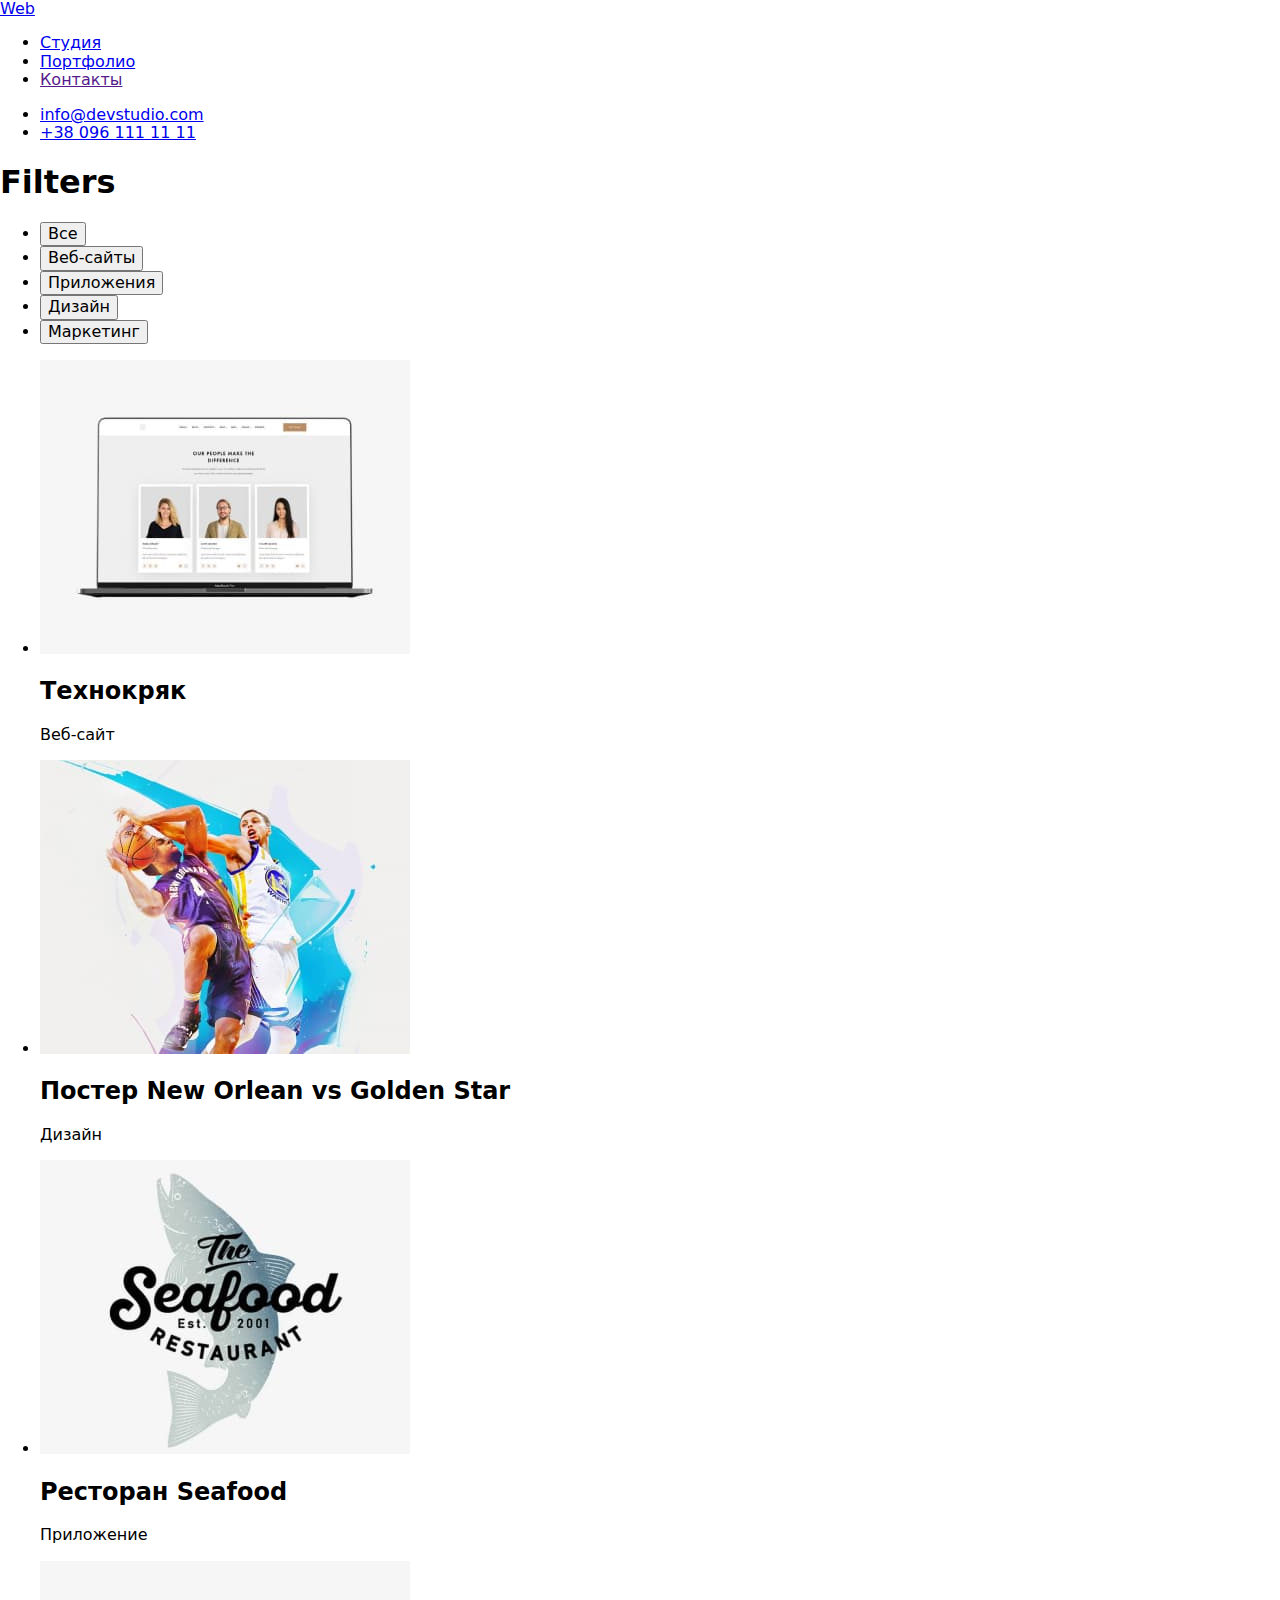
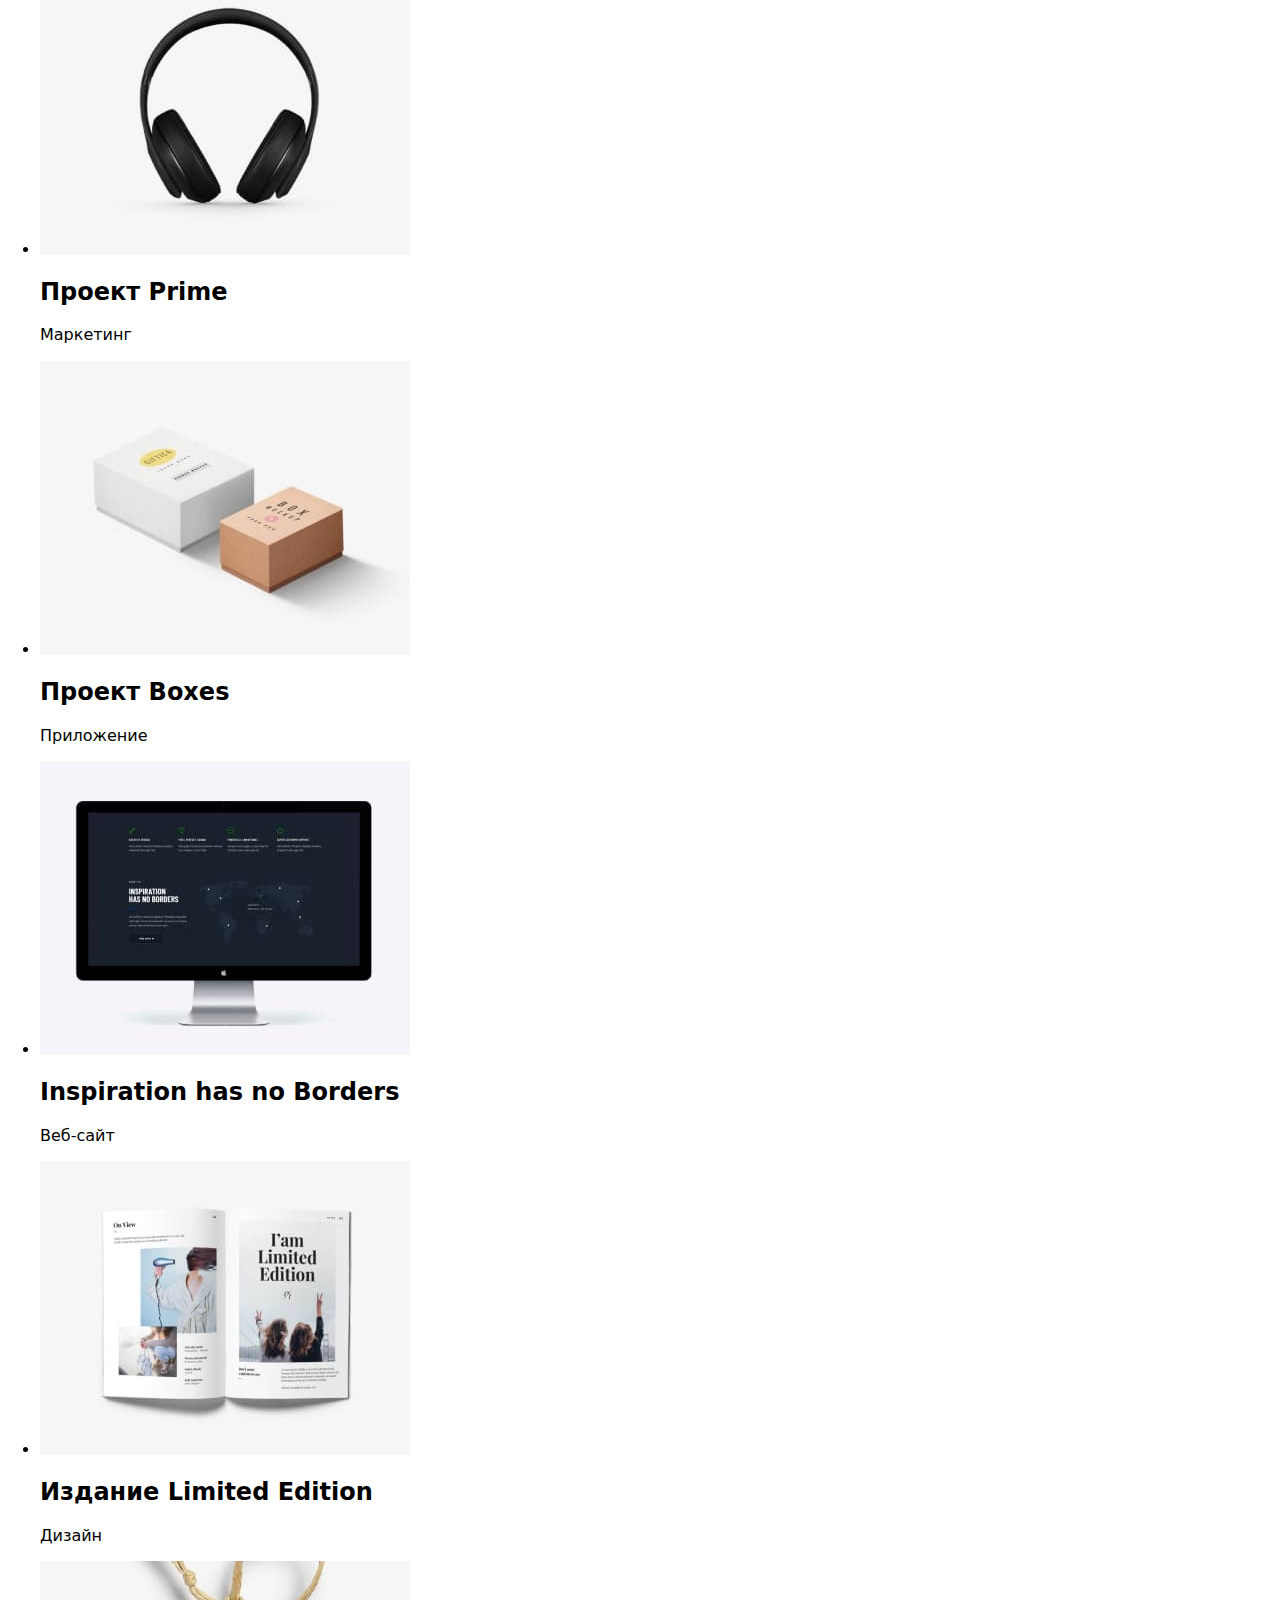
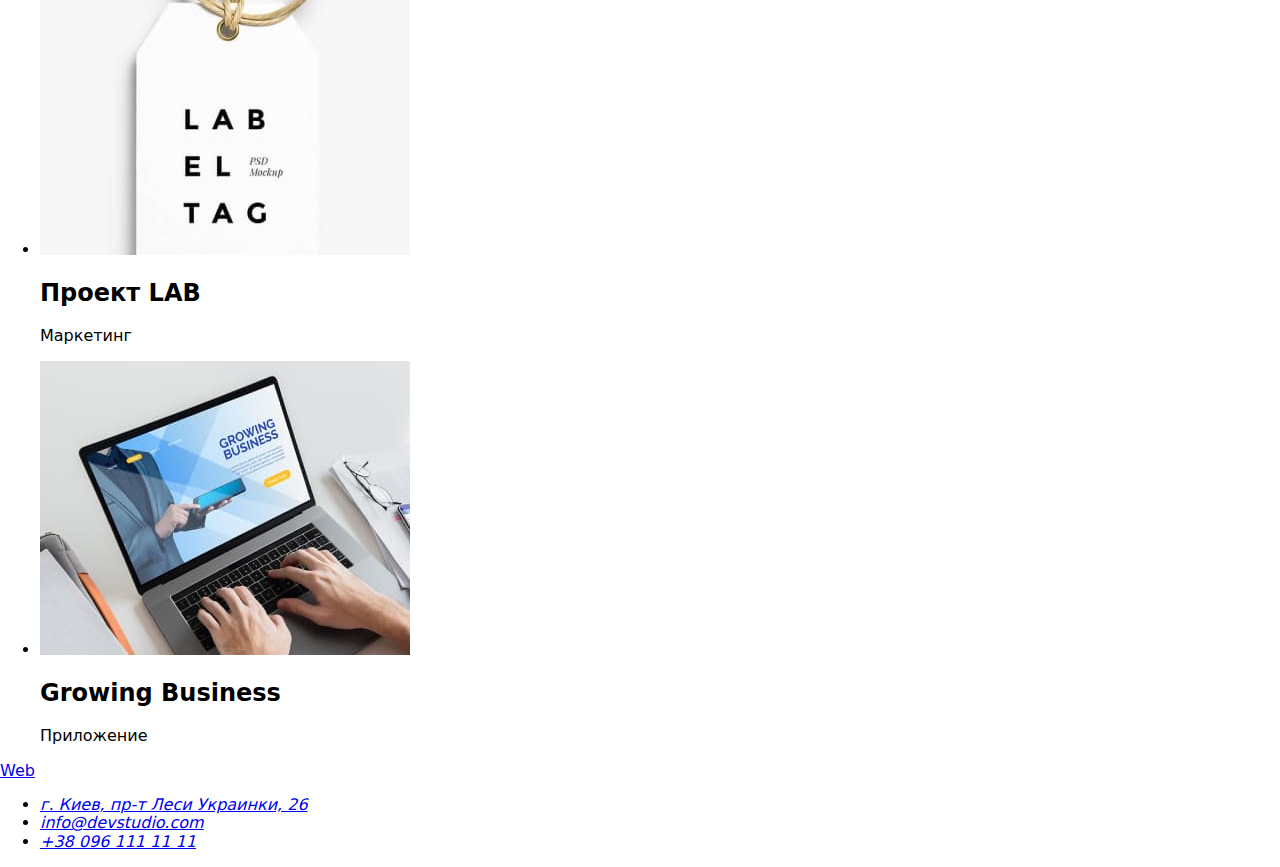
==== portfolio.html @ 96d31d4e "Create portfolio.html" ====
<!DOCTYPE html>
<html lang="en">

<head>

    <meta charset="UTF-8">
    <meta http-equiv="X-UA-Compatible" content="IE=edge">
    <meta name="viewport" content="width=device-width, initial-scale=1.0">
    <title>Портфолио</title>
    <link
        href="https://fonts.googleapis.com/css2?family=Raleway:wght@700&family=Roboto:wght@400;500;700;900&display=swap"
        rel="stylesheet">
    <link rel="stylesheet"
        href="https://cdnjs.cloudflare.com/ajax/libs/modern-normalize/1.1.0/modern-normalize.min.css">
    <link rel="stylesheet" href="./css/styles.css">
</head>

<body>
    <header class="page-header">
        <nav class="container main-nav">
            <a href="./index.html" class="logo">Web</a>

            <!-- Навігація на інші сторінки -->
            <ul class="site-nav list">
                <li class="item"><a href="./index.html" class="link">Студия</a></li>
                <li class="item"><a href="./portfolio.html" class="link current">Портфолио</a></li>
                <li class="item"><a href="" class="link">Контакты</a></li>
            </ul>

            <ul class="contacts">
                <li class="item"><a href="mailto:info@devstudio.com" class="contact-link">info@devstudio.com</a></li>
                <li class="item"><a href="tel:+380961111111" class="contact-link">+38 096 111 11 11</a></li>
            </ul>

        </nav>
    </header>
    <main>
        <!-- Фільтри -->
        <section class="filters">
            <div class="container">
                <h1 class="filter-title">Filters</h1>
                <ul class="filters-nav list">
                    <li><button type="button primary" class="filter">Все</button></li>
                    <li><button type="button secondary" class="filter">Веб-сайты</button></li>
                    <li><button type="button secondary" class="filter">Приложения</button></li>
                    <li><button type="button secondary" class="filter">Дизайн</button></li>
                    <li><button type="button secondary" class="filter">Маркетинг</button></li>
                </ul>
            
                <ul class="samples-list">
                    <li class="samples">
                        <img class="project" src="./images/project1.jpg" alt="Web-site" width="370">
                        <div class="sample-description">
                            <h2 class="sample">Технокряк</h2>
                            <p class="filter-type">Веб-сайт</p>
                        </div>
                    </li>
                    <li class="samples">
                        <img class="project" src="./images/project2.jpg" alt="Poster" width="370">
                        <div class="sample-description">
                            <h2 class="sample">Постер New Orlean vs Golden Star</h2>
                            <p class="filter-type">Дизайн</p>
                        </div>
                    </li>
                    <li class="samples">
                        <img class="project" src="./images/project3.jpg" alt="Application" width="370">
                        <div class="sample-description">
                            <h2 class="sample">Ресторан Seafood</h2>
                            <p class="filter-type">Приложение</p>
                        </div>
                    </li>
                    <li class="samples">
                        <img class="project" src="./images/project4.jpg" alt="Marketing" width="370">
                        <div class="sample-description">
                            <h2 class="sample">Проект Prime</h2>
                            <p class="filter-type">Маркетинг</p>
                        </div>
                    </li>
                    <li class="samples">
                        <img class="project" src="./images/project5.jpg" alt="Application" width="370">
                        <div class="sample-description">
                            <h2 class="sample">Проект Boxes</h2>
                            <p class="filter-type">Приложение</p>
                        </div>
                    </li>
                    <li class="samples">
                        <img class="project" src="./images/project6.jpg" alt="Web-site" width="370">
                        <div class="sample-description">
                            <h2 class="sample">Inspiration has no Borders</h2>
                            <p class="filter-type">Веб-сайт</p>
                        </div>
                    </li>
                    <li class="samples">
                        <img class="project" src="./images/project7.jpg" alt="Design" width="370">
                        <div class="sample-description">
                            <h2 class="sample">Издание Limited Edition</h2>
                            <p class="filter-type">Дизайн</p>
                        </div>
                    </li>
                    <li class="samples">
                        <img class="project" src="./images/project8.jpg" alt="Marketing" width="370">
                        <div class="sample-description">
                            <h2 class="sample">Проект LAB</h2>
                            <p class="filter-type">Маркетинг</p>
                        </div>
                    </li>
                    <li class="samples">
                        <img class="project" src="./images/project9.jpg" alt="Application" width="370">
                        <div class="sample-description">
                            <h2 class="sample">Growing Business</h2>
                            <p class="filter-type">Приложение</p>
                        </div>
                    </li>
                </ul>
            </div>
        </section>
    </main>
    <footer class="footer">
        <div class="container">
            <a href="./index.html" class="footer-logo">Web</a>
            <address>
                <ul class="footer-contacts">
                    <li><a href="https://www.google.com/maps/place/%D0%B1%D1%83%D0%BB%D1%8C%D0%B2%D0%B0%D1%80+%D0%9B%D0%B5%D1%81%D1%96+%D0%A3%D0%BA%D1%80%D0%B0%D1%97%D0%BD%D0%BA%D0%B8,+26,+%D0%9A%D0%B8%D1%97%D0%B2,+%D0%A3%D0%BA%D1%80%D0%B0%D1%97%D0%BD%D0%B0,+02000/@50.4265807,30.5383858,17z/data=!3m1!4b1!4m5!3m4!1s0x40d4cf0e033ecbe9:0x57a4dffefec77da0!8m2!3d50.4265807!4d30.5383858"
                            target="_blank" class="footer-contact-address">г.
                            Киев, пр-т Леси Украинки, 26</a></li>
                    <li><a href="mailto:info@devstudio.com" class="footer-contact-email">info@devstudio.com</a></li>
                    <li><a href="tel:+380961111111" class="footer-contact-tel">+38 096 111 11 11</a></li>
                </ul>
            </address>
        </div>
    </footer>
</body>

</html>
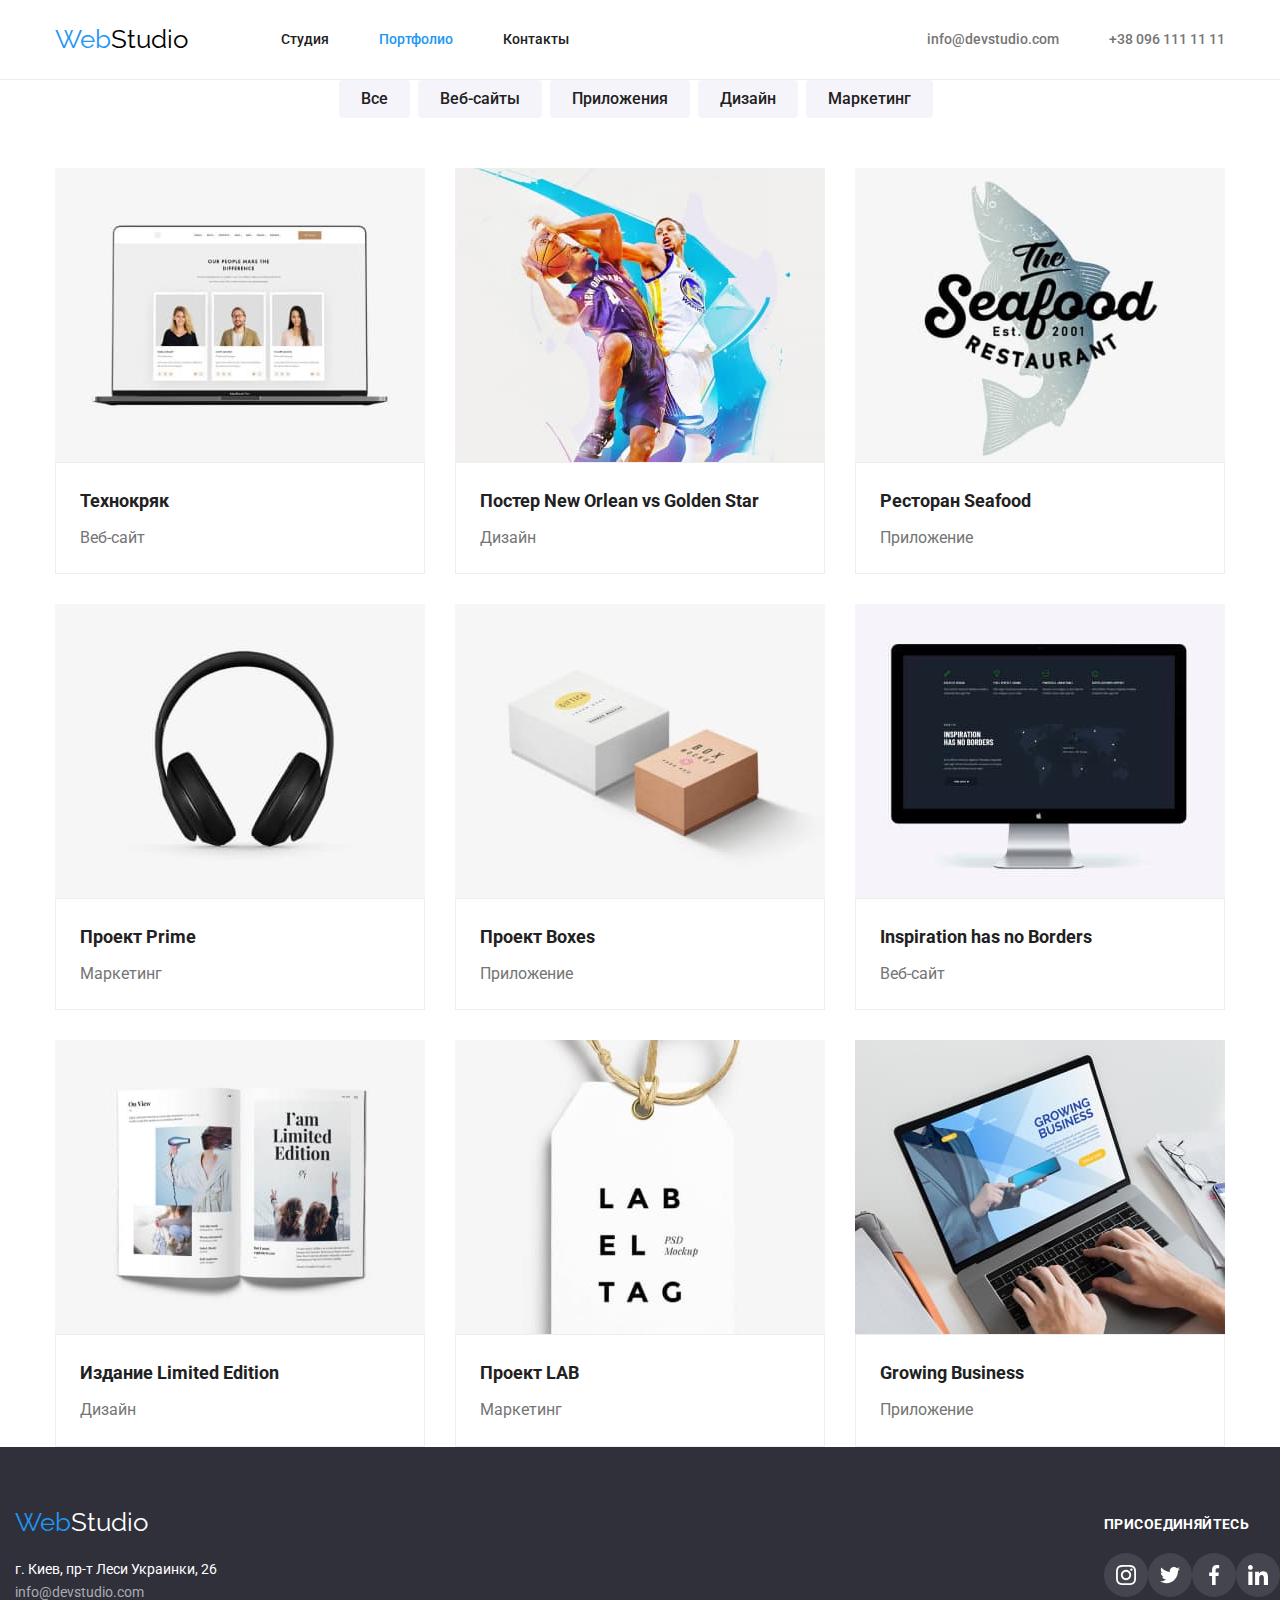
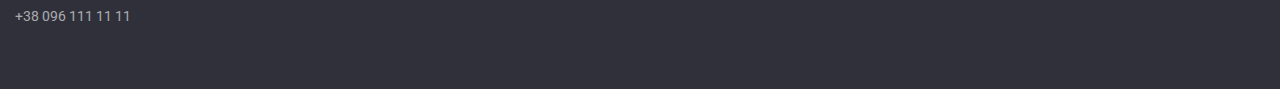
==== commit 6974568c: "Update portfolio.html" ====
--- a/portfolio.html
+++ b/portfolio.html
@@ -49,11 +49,13 @@
             
                 <ul class="samples-list">
                     <li class="samples">
+                        <!-- < href="" class="sample-link"> -->
                         <img class="project" src="./images/project1.jpg" alt="Web-site" width="370">
                         <div class="sample-description">
                             <h2 class="sample">Технокряк</h2>
                             <p class="filter-type">Веб-сайт</p>
                         </div>
+                    <!-- </a> -->
                     </li>
                     <li class="samples">
                         <img class="project" src="./images/project2.jpg" alt="Poster" width="370">
@@ -128,6 +130,41 @@
                 </ul>
             </address>
         </div>
+
+        <div class="join-us">
+            <p class="join-title">Присоединяйтесь</p>
+            <ul class="join-list">
+                <li class="social-link">
+                    <a class="icon-link" href="./images/icons/symbol-defs.svg#icon-instagram">
+                        <svg class="social-icon" width="20" height="20">
+                            <use href="./images/icons/symbol-defs.svg#icon-instagram">
+                            </use>
+                        </svg>
+                    </a>
+                </li>
+                <li class="social-link">
+                    <a class="icon-link" href="./images/icons/symbol-defs.svg#icon-twitter">
+                        <svg class="social-icon" width="20" height="20">
+                            <use href="./images/icons/symbol-defs.svg#icon-twitter"></use>
+                        </svg>
+                    </a>
+                </li>
+                <li class="social-link">
+                    <a class="icon-link" href="./images/icons/symbol-defs.svg#icon-facebook">
+                        <svg class="social-icon" width="20" height="20">
+                            <use href="./images/icons/symbol-defs.svg#icon-facebook"></use>
+                        </svg>
+                    </a>
+                </li>
+                <li class="social-link">
+                    <a class="icon-link" href="./images/icons/symbol-defs.svg#icon-linkedin">
+                        <svg class="social-icon" width="20" height="20">
+                            <use href="images/icons/symbol-defs.svg#icon-linkedin"></use>
+                        </svg>
+                    </a>
+                </li>
+            </ul>
+        </div>
     </footer>
 </body>
 
--- a/css/styles.css
+++ b/css/styles.css
@@ -0,0 +1,667 @@
+/* main color #212121 */
+/* secondary color #757575 */
+/* accent color #2196F3 */
+/* main white color #FFFFFF */
+/* secondary white color rgba(255, 255, 255, 0.6) */
+
+:root {
+    --primary-text-color: #757575;
+    --title-text-color: #212121;
+    --accent-color: #2196F3;
+    --primary-white-color: #FFFFFF;
+    --button-color: #F5F4FA;
+    --secondary-white-color: rgba(255, 255, 255, 0.6);
+    --footer-color: #2F303A;
+    --logo-text-color: #000000;
+    --team-bg-color: #f5f4fa;
+    --secondary-border-color: #eeeeee;
+    --order-background: #C4C4C4;
+    --border-color: #ECECEC;
+    --icon-fill: rgba(175, 177, 184, 1);
+}
+
+body {
+    /* width: 1200px; */
+    font-family: Roboto, sans-serif;
+    background-color: var(--primary-white-color);
+    color: var(--primary-text-color);
+}
+
+header {
+    border-bottom: 1px solid var(--border-color);
+    padding: 24px 0;
+}
+
+.main-nav {
+    display: flex;
+    align-items: center;
+    /* height: 80px; */
+}
+
+.logo {
+    color: var(--accent-color);
+    font-family: Raleway, sans-serif;
+    font-size: 26px;
+    line-height: 1.19;
+    text-decoration: none;
+    /* color: #2196F3; */
+}
+
+.logo::after {
+    content: "Studio";
+    color: var(--logo-text-color);
+}
+
+/* header contacts */
+
+.contacts {
+    display: flex;
+    margin-left: auto;
+}
+
+.contacts .item+.item {
+    margin-left: 50px;
+}
+
+.contact-link,
+link {
+    color: var(--primary-text-color);
+    font-weight: 500;
+    font-size: 14px;
+    line-height: 1.14;
+    text-decoration: none;
+}
+
+.contacts a:hover,
+.contacts a:focus {
+    color: var(--accent-color);
+}
+
+/* any list */
+ul {
+    list-style: none;
+    padding: 0;
+    margin: 0;
+}
+
+/* site nav */
+
+.site-nav {
+    display: flex;
+    margin-left: 93px;
+}
+
+.site-nav .item:not(:last-child) {
+    margin-right: 50px;
+}
+
+.site-nav .link {
+    font-weight: 500;
+    font-size: 14px;
+    line-height: 1.14;
+    color: var(--title-text-color);
+    text-decoration: none;
+    /* display: block;
+    padding-top: 21px;
+    padding-bottom: 21px; */
+}
+
+.site-nav .link:hover,
+.site-nav .link:focus {
+    color: var(--accent-color);
+}
+
+.filters-nav .link {
+    color: var(--accent-color);
+}
+
+.filters-nav .link:hover,
+.filters-nav .link:focus {
+    color: var(--accent-color);
+}
+
+.link.current {
+    color: var(--accent-color);
+}
+
+/* Эффективные решения для вашего бизнеса */
+.order {
+    height: 600px;
+    max-width: 1600px;
+    margin-left: auto;
+    margin-right: auto;
+    background-image: linear-gradient(to right, rgba(47, 48, 58, 0.4), rgba(47, 48, 58, 0.4)),
+        url(../images/order-image.jpg);
+    background-repeat: no-repeat;
+    background-position: center;
+    background-size: cover;
+    background-color: var(--order-background);
+    text-align: center;
+    padding-top: 200px;
+    padding-bottom: 200px;
+}
+
+.order-title {
+    text-align: center;
+    margin: 0 auto;
+    /* padding-bottom: 30px;
+    /* margin-top: 0; */
+    margin-bottom: 30px;
+    font-weight: 900;
+    font-size: 44px;
+    line-height: 1.36;
+    /* text-align: center; */
+    letter-spacing: 0.06em;
+    text-transform: uppercase;
+    background-color: var(--footer-color);
+    color: var(--primary-white-color);
+    width: 696px;
+}
+
+/* Заказать услугу */
+.button {
+    display: flex;
+    padding: 10px 32px;
+    min-width: 200px;
+    height: 50px;
+    font-family: inherit;
+    color: var(--title-text-color);
+    background-color: var(--button-color);
+    font-weight: 700;
+    font-size: 16px;
+    line-height: 1.9;
+    border: none;
+    border-radius: 4px;
+    cursor: pointer;
+    letter-spacing: 0.06em;
+    margin: 0 auto;
+}
+
+/* order buttons */
+
+.button.primary {
+    color: var(--primary-white-color);
+    background-color: var(--accent-color);
+}
+
+.button.secondary {
+    color: var(--accent-color);
+    background-color: var(--primary-white-color);
+}
+
+.button:hover,
+.button:focus {
+    color: var(--primary-white-color);
+    background-color: var(--accent-color);
+}
+
+/* direction and team */
+
+.works-list {
+    display: flex;
+}
+
+.works {
+    padding-top: 94px;
+    padding-bottom: 94px;
+
+}
+
+.works-list .work:not(:last-child) {
+    margin-right: 30px;
+}
+
+.work-title {
+    text-align: center;
+    color: var(--title-text-color);
+    font-weight: 700;
+    font-size: 36px;
+    line-height: 1.17;
+    margin-bottom: 50px;
+    margin-top: 0;
+}
+
+
+
+/* our team */
+
+.team-list {
+    display: flex;
+    flex-wrap: wrap;
+}
+
+.team-title {
+    text-align: center;
+    color: var(--title-text-color);
+    font-weight: 700;
+    font-size: 36px;
+    line-height: 1.17;
+    margin-bottom: 50px;
+    margin-top: 0;
+}
+
+.team-members {
+    background-color: var(--team-bg-color);
+    padding-top: 94px;
+    padding-bottom: 94px;
+
+}
+
+.team-member {
+    width: calc(100% -3*30/4);
+    box-shadow: 0px 1px 3px rgba(0, 0, 0, 0.12), 0px 1px 1px rgba(0, 0, 0, 0.14), 0px 2px 1px rgba(0, 0, 0, 0.2);
+    border-radius: 0px 0px 4px 4px;
+}
+
+.person {
+    display: block;
+    width: 270px;
+    height: 260px;
+}
+
+.team-list .team-member:not(:last-child) {
+    margin-right: 30px;
+}
+
+.specialist {
+    display: block;
+    padding-top: 30px;
+    padding-bottom: 30px;
+    text-align: center;
+    background-color: var(--primary-white-color);
+    border-radius: 0px 0px 4px 4px;
+}
+
+.name {
+    color: var(--title-text-color);
+    /* height: 19px; */
+    margin-top: 0;
+    margin-bottom: 0;
+    font-weight: 500;
+    font-size: 16px;
+    line-height: 1.19;
+}
+
+.position {
+    margin-top: 10px;
+    margin-bottom: 0;
+    font-size: 16px;
+    line-height: 1.19;
+}
+
+/* --------Clients------- */
+
+.clients{
+    display: flex;
+    justify-content: center;
+    padding-top: 94px;
+    padding-bottom: 94px;
+}
+
+.clients-title{
+        text-align: center;
+        color: var(--title-text-color);
+        font-weight: 700;
+        font-size: 36px;
+        line-height: 1.17;
+        margin-bottom: 50px;
+        margin-top: 0;
+        letter-spacing: 0.03em;
+}
+.clients-list{
+    display: flex;
+    padding: 0;
+    margin: 0;
+    list-style: none;
+}
+
+.button-client{
+    display: flex;
+    background-color: var(--button-color);
+    border: none;
+    width: 170px;
+    border-radius: 4px;
+    cursor: pointer;
+    margin: 0;
+}
+
+.button-client:hover{
+    fill: #2196F3;
+}
+.button-icon:hover{
+    fill: red;
+}
+
+.button-icon{
+    justify-content: center;
+}
+.button-client .button-icon{
+    width: 106px;
+    height: 60px;
+    margin: 10px 32px;
+    fill: var(--icon-fill);
+}
+.clients-item{
+    display: inline-flex;
+    width: 170px;
+    height: 92px;
+    /* background-color: #C4C4C4; */
+    border-radius: 4px;
+}
+ .clients-list .clients-item:not(:last-child){
+    margin-right: 30px; 
+} 
+/* 
+.clients-link{
+    display: flex;
+    width: 170px;
+    height: 92px;
+    justify-content: center;
+    align-items: center;
+    
+    fill: var(--icon-color);
+    
+    } */
+      .clients-link:hover,
+        .clients-link:focus {
+        fill: var(--accent-color);
+        border: 1px solid var(--accent-color);
+        }
+
+
+/* .clients-item{
+    /* display: inline-flex;
+    align-items: center;
+    border: 1px solid #AFB1B8;
+    width: 170px;
+    height: 92px;
+    /* width: calc(100% -5*30/6); */
+    margin-right: 29px;
+*/
+
+
+/* filters */
+
+.filters {
+    padding-top: 94px;
+    padding-bottom: 94px;
+}
+
+.filter {
+    display: inline-block;
+    padding: 6px 22px;
+    /* height: 38px; */
+    font-family: inherit;
+    color: var(--title-text-color);
+    background-color: var(--button-color);
+    text-align: center;
+    font-weight: 500;
+    font-size: 16px;
+    line-height: 1.6;
+    border: none;
+    border-radius: 4px;
+    cursor: pointer;
+    margin-right: 8px;
+}
+
+.filter:hover,
+.filter:focus {
+    color: var(--primary-white-color);
+    background-color: var(--accent-color);
+}
+
+.filter-title {
+    display: none;
+}
+
+.filters-nav {
+    display: flex;
+    justify-content: center;
+    margin-bottom: 50px;
+}
+
+
+.filter-type {
+    font-size: 16px;
+    line-height: 1.9;
+    margin-top: 0;
+    margin-bottom: 0;
+}
+
+.samples-list {
+    display: flex;
+    flex-wrap: wrap;
+}
+
+.samples {
+    margin-right: 30px;
+    margin-bottom: 30px;
+    flex-basis: calc((100% - 60px) / 3);
+    max-width: 370px;
+    background: var(--primary-white-color);
+}
+
+.samples:nth-of-type(3n) {
+    margin-right: 0;
+}
+
+.samples:nth-last-child(-n + 3) {
+    margin-bottom: 0;
+}
+
+.sample {
+    color: var(--title-text-color);
+    font-weight: 700;
+    font-size: 18px;
+    line-height: 2;
+    margin-bottom: 4px;
+    margin-top: 0;
+}
+
+
+.samples:hover,
+.samples:focus {
+    box-shadow: 0px 1px 1px rgba(0, 0, 0, 0.12), 0px 4px 4px rgba(0, 0, 0, 0.06), 1px 4px 6px rgba(0, 0, 0, 0.16);
+}
+
+.samples img {
+    display: block;
+}
+
+.sample-description {
+    display: block;
+    padding: 20px 24px 20px 24px;
+    border: 1px solid var(--secondary-border-color);
+}
+
+.project {
+    width: 370px;
+    height: 294px;
+}
+
+
+/* our features */
+
+.our-features {
+    margin: 0;
+    display: none;
+}
+
+.features-list {
+    display: flex;
+    width: 1200px;
+}
+
+.feature-titles{
+    display: flex;
+    flex-wrap: wrap;
+    justify-content: space-between;
+    padding: 0;
+    margin: 0;
+
+}
+.features {
+    padding-top: 94px;
+    margin: 0;
+    display: flex;
+    justify-content: space-between;
+}
+
+.feature::before {
+    display: block;
+    content: "";
+    height: 120px;
+    margin-right: 30px;
+    margin-bottom: 30px;
+    
+    background-repeat:no-repeat;
+    background-size: 70px;
+    background-position: center;
+    background-color: var(--button-color);
+    border-radius: 4px;
+}
+
+.icon-antenna::before{
+background-image: url(../images/icons/SVG-light/antenna-icon-copy.svg);
+}
+.icon-clock::before{
+background-image: url(../images/icons/SVG-light/clock-icon-copy.svg);
+}
+
+.icon-diagram::before{
+    background-image: url(../images/icons/SVG-light/diagram-icon-copy.svg);
+}
+
+.icon-astronaut::before{
+    background-image: url(../images/icons/SVG-light/astronaut-icon-copy.svg);
+}
+
+
+.features-list .feature:not(:last-child) {
+    margin-right: 30px;
+}
+
+.feature-title {
+    color: var(--title-text-color);
+    font-weight: 700;
+    font-size: 14px;
+    line-height: 1.14;
+    text-transform: uppercase;
+    margin-top: 0;
+    margin-bottom: 10px;
+    letter-spacing: 0.03em;
+}
+
+.feature-text {
+    margin-top: 10px;
+    margin-bottom: 0;
+    font-size: 14px;
+    line-height: 1.7;
+    letter-spacing: 0.03em;
+}
+
+/* footer */
+.footer {
+    display: flex;
+    margin-top: 0;
+    background-color: var(--footer-color);
+    padding-top: 60px;
+    padding-bottom: 60px;
+}
+
+.footer-contacts {
+    margin-top: 20px;
+}
+
+.footer-contact-address {
+    color: var(--primary-white-color);
+    font-size: 14px;
+    line-height: 1.7;
+    text-decoration: none;
+    font-style: normal;
+    margin-bottom: 9px;
+}
+
+.footer-contact-tel,
+.footer-contact-email {
+    color: var(--secondary-white-color);
+    font-size: 14px;
+    line-height: 1.7;
+    text-decoration: none;
+    font-style: normal;
+}
+
+.footer-contacts a:hover,
+.footer-contacts a:focus {
+    color: var(--accent-color);
+}
+
+.footer-contact-email {
+    margin-bottom: 9px;
+}
+
+.footer-logo {
+    color: var(--accent-color);
+    font-family: Raleway, sans-serif;
+    font-size: 26px;
+    line-height: 1.19;
+    text-decoration: none;
+}
+
+.footer-logo::after {
+    content: "Studio";
+    color: var(--primary-white-color);
+}
+.join-us{
+    margin-left: 70px;
+}
+
+.join-title{
+    font-weight: 700;
+    font-size: 14px;
+    line-height: 1.14;
+    letter-spacing: 0.03em;
+    text-transform: uppercase;
+    color: var(--primary-white-color);
+    margin-top: 10px;
+    margin-bottom: 20px;
+}
+
+.join-list{
+    display: flex;
+    align-items: center;
+}
+
+.social-link{
+    fill: var(--primary-white-color);
+    }
+
+
+.icon-link{
+    display: flex;
+    justify-content: center;
+    align-items: center;
+    width: 44px;
+    height: 44px;
+    background: rgba(255, 255, 255, 0.1);
+    border-radius: 50%;
+    margin-left: auto;
+    margin-right: auto;
+    fill: var(--grey-text-color);
+}
+
+.icon-link:hover,
+.icon-link:focus{
+fill: var(--white-text-color);
+background-color: var(--accent-color);
+border-radius: 50%;
+}
+
+.container {
+    padding-left: 15px;
+    padding-right: 15px;
+    margin-left: auto;
+    margin-right: auto;
+    width: 1200px;
+    /* outline: 2px solid tomato; */
+}
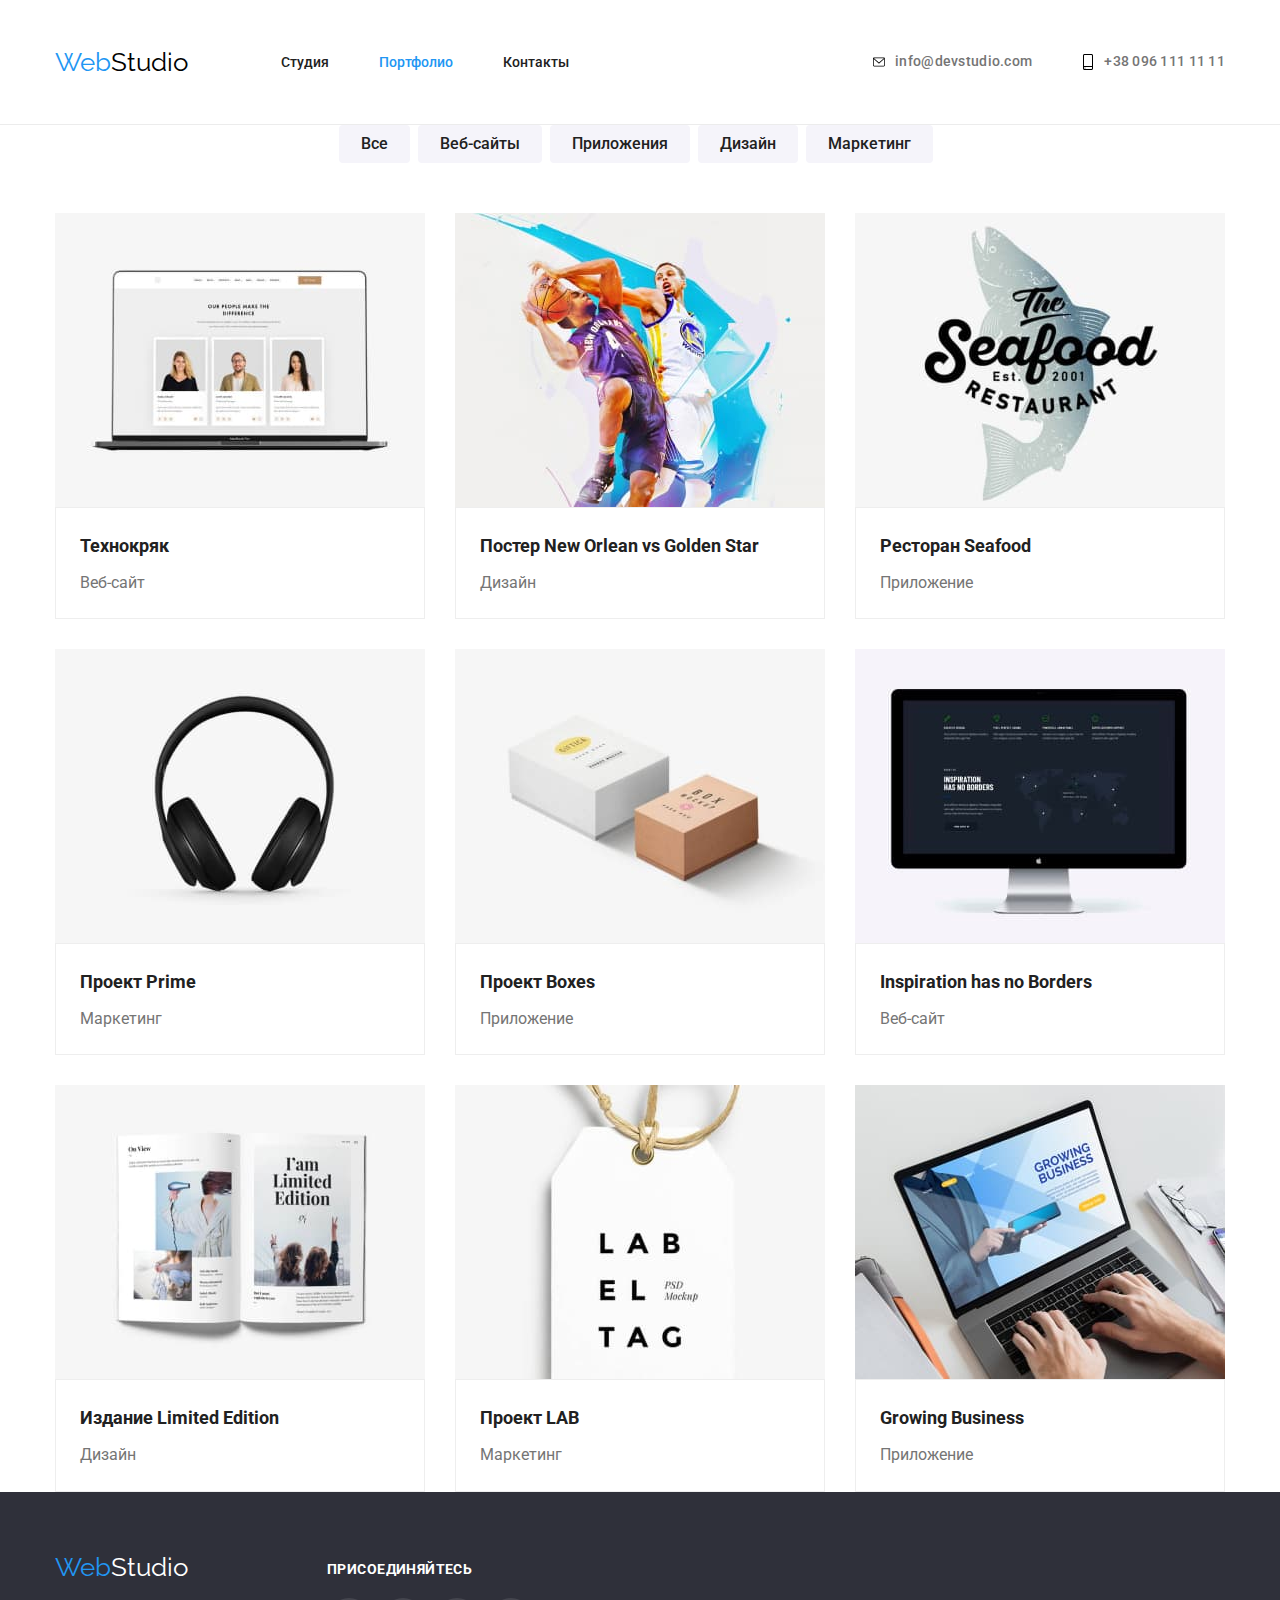
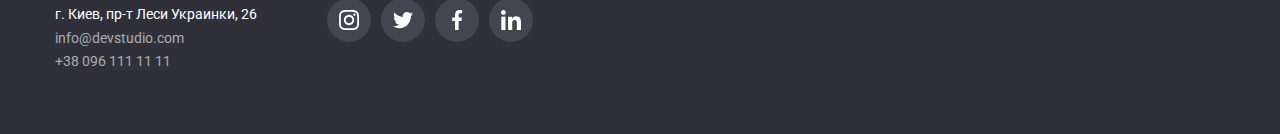
==== commit 60f55b15: "Update portfolio.html" ====
--- a/portfolio.html
+++ b/portfolio.html
@@ -28,8 +28,20 @@
             </ul>
 
             <ul class="contacts">
-                <li class="item"><a href="mailto:info@devstudio.com" class="contact-link">info@devstudio.com</a></li>
-                <li class="item"><a href="tel:+380961111111" class="contact-link">+38 096 111 11 11</a></li>
+                <li class="item">
+                    <a class="contact-link" href="mailto:info@devstudio.com">
+                        <svg class="contact-nav" width="12" height="16">
+                            <use href="./images/icons/symbol-defs.svg#icon-envelope"></use>
+                        </svg>
+                        info@devstudio.com</a>
+                </li>
+                <li class="item">
+                    <a class="contact-link" href="tel:+380961111111">
+                        <svg class="contact-nav" width="12" height="16">
+                            <use href="./images/icons/symbol-defs.svg#icon-smartphone"></use>
+                        </svg>
+                        +38 096 111 11 11</a>
+                </li>
             </ul>
 
         </nav>
@@ -118,7 +130,8 @@
         </section>
     </main>
     <footer class="footer">
-        <div class="container">
+        <section class="container footer-nav">
+            <div>
             <a href="./index.html" class="footer-logo">Web</a>
             <address>
                 <ul class="footer-contacts">
@@ -131,7 +144,7 @@
             </address>
         </div>
 
-        <div class="join-us">
+        <section class="join-us">
             <p class="join-title">Присоединяйтесь</p>
             <ul class="join-list">
                 <li class="social-link">
@@ -164,6 +177,7 @@
                     </a>
                 </li>
             </ul>
+        </section>
         </div>
     </footer>
 </body>
--- a/css/styles.css
+++ b/css/styles.css
@@ -59,6 +59,17 @@
     margin-left: auto;
 }
 
+.contacts a{
+    display: flex;
+    justify-content: center;
+    align-items: center;
+    padding: 30px 0;
+    font-size: 14px;
+    line-height: 1.1;
+    letter-spacing: 0.02em;
+    color: var(--primary-text-color);
+}
+
 .contacts .item+.item {
     margin-left: 50px;
 }
@@ -75,6 +86,10 @@
 .contacts a:hover,
 .contacts a:focus {
     color: var(--accent-color);
+}
+
+.contact-nav{
+    margin-right: 10px;
 }
 
 /* any list */
@@ -271,7 +286,17 @@
     background-color: var(--primary-white-color);
     border-radius: 0px 0px 4px 4px;
 }
-
+.specialist-links{
+    display: flex;
+    margin-left: 32px;
+}
+
+.specialist-links .social-link {
+    fill: var(--icon-fill);
+}
+.specialist-links .social-link:not(:last-child) {
+    margin-right: 10px;
+}
 .name {
     color: var(--title-text-color);
     /* height: 19px; */
@@ -285,6 +310,7 @@
 .position {
     margin-top: 10px;
     margin-bottom: 0;
+    padding-bottom: 16px;
     font-size: 16px;
     line-height: 1.19;
 }
@@ -323,13 +349,6 @@
     border-radius: 4px;
     cursor: pointer;
     margin: 0;
-}
-
-.button-client:hover{
-    fill: #2196F3;
-}
-.button-icon:hover{
-    fill: red;
 }
 
 .button-icon{
@@ -568,6 +587,9 @@
     padding-top: 60px;
     padding-bottom: 60px;
 }
+.footer-nav{
+    display: flex;
+}
 
 .footer-contacts {
     margin-top: 20px;
@@ -635,7 +657,9 @@
 .social-link{
     fill: var(--primary-white-color);
     }
-
+.join-list .social-link:not(:last-child){
+    margin-right: 10px;
+}
 
 .icon-link{
     display: flex;
@@ -652,7 +676,7 @@
 
 .icon-link:hover,
 .icon-link:focus{
-fill: var(--white-text-color);
+fill: var(--primary-white-color);
 background-color: var(--accent-color);
 border-radius: 50%;
 }
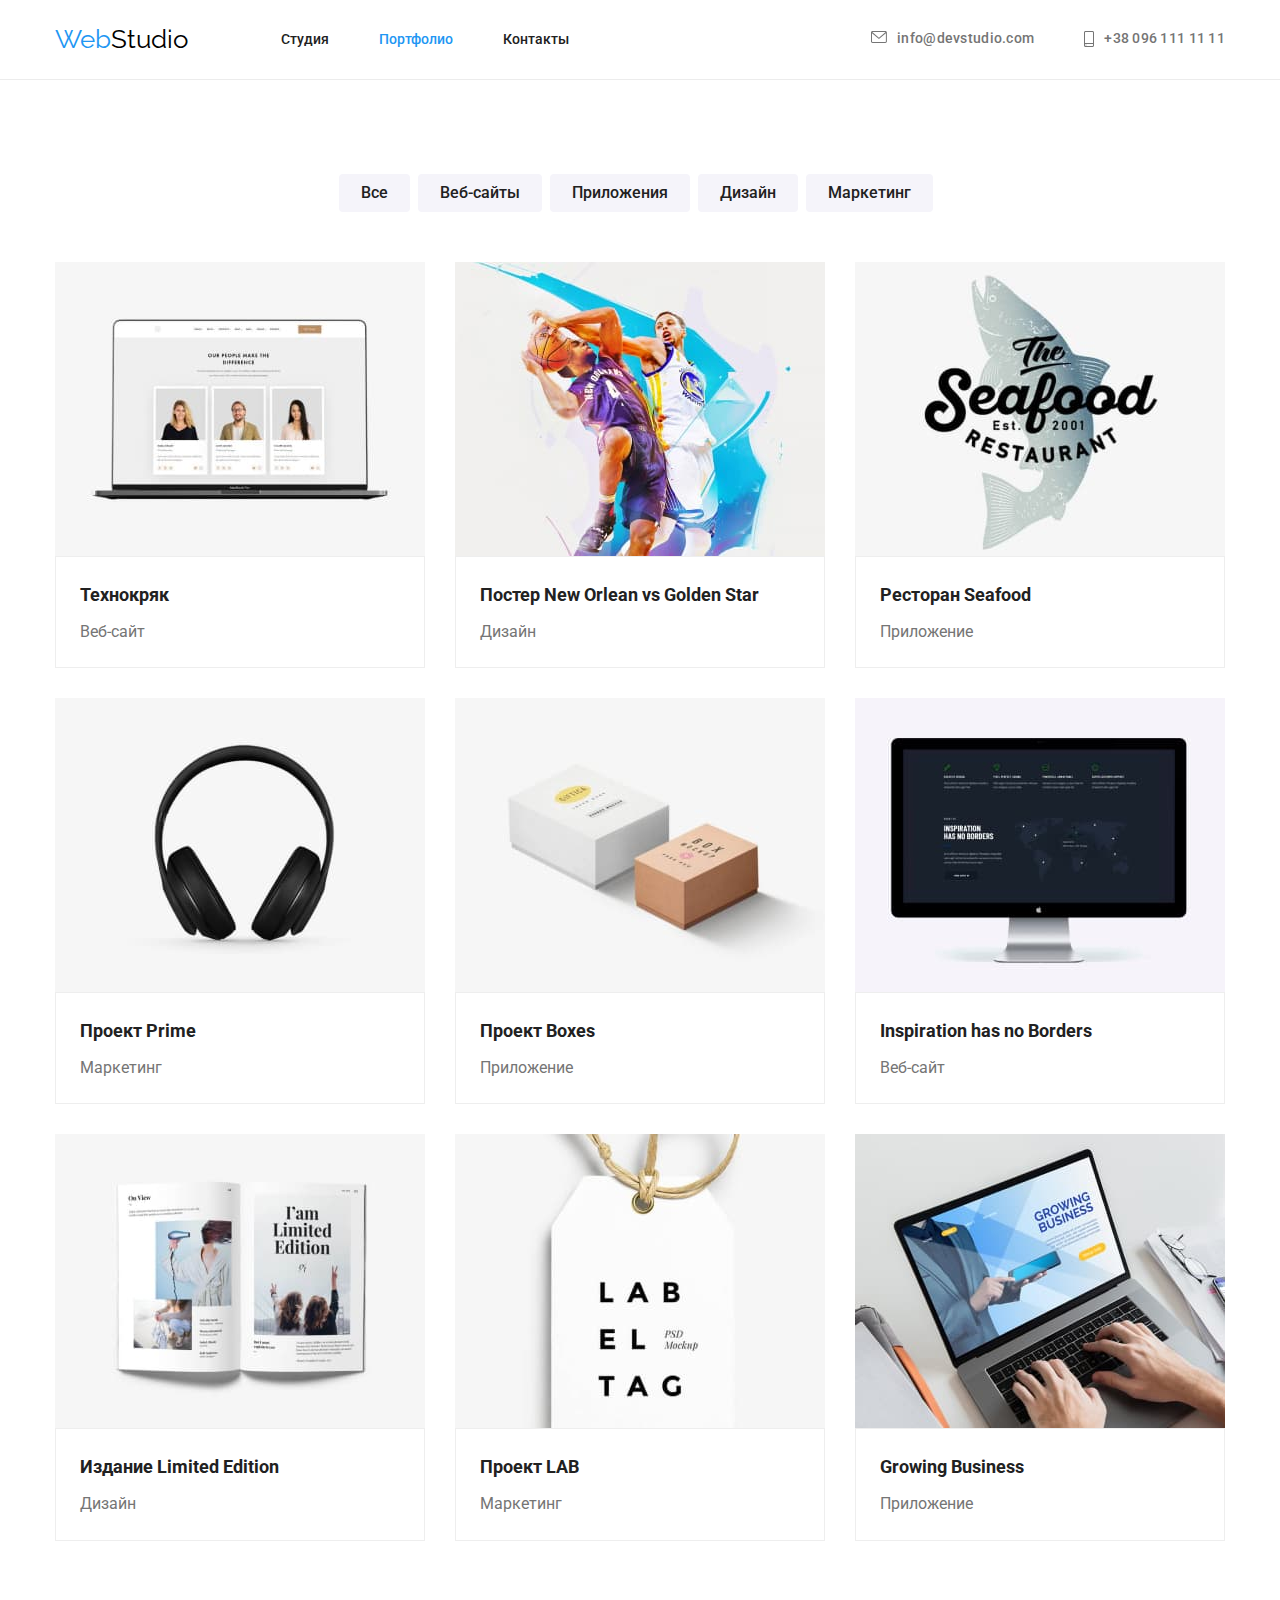
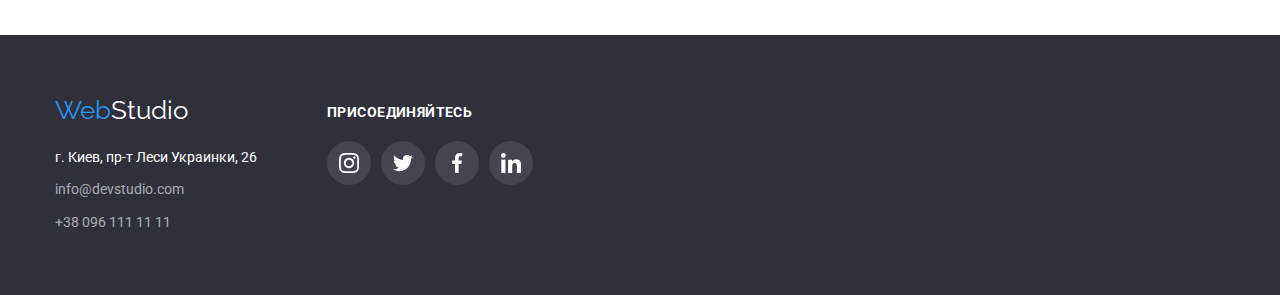
==== commit d71412ce: "Update contact-nav and footer-address" ====
--- a/portfolio.html
+++ b/portfolio.html
@@ -27,23 +27,22 @@
                 <li class="item"><a href="" class="link">Контакты</a></li>
             </ul>
 
-            <ul class="contacts">
-                <li class="item">
+            <ul class="contacts list">
+                <li class="contact-item">
                     <a class="contact-link" href="mailto:info@devstudio.com">
-                        <svg class="contact-nav" width="12" height="16">
+                        <svg class="contact-nav" width="16" height="12">
                             <use href="./images/icons/symbol-defs.svg#icon-envelope"></use>
                         </svg>
                         info@devstudio.com</a>
                 </li>
-                <li class="item">
+                <li class="contact-item">
                     <a class="contact-link" href="tel:+380961111111">
-                        <svg class="contact-nav" width="12" height="16">
+                        <svg class="contact-nav" width="10" height="16">
                             <use href="./images/icons/symbol-defs.svg#icon-smartphone"></use>
                         </svg>
                         +38 096 111 11 11</a>
                 </li>
             </ul>
-
         </nav>
     </header>
     <main>
@@ -133,15 +132,17 @@
         <section class="container footer-nav">
             <div>
             <a href="./index.html" class="footer-logo">Web</a>
-            <address>
-                <ul class="footer-contacts">
-                    <li><a href="https://www.google.com/maps/place/%D0%B1%D1%83%D0%BB%D1%8C%D0%B2%D0%B0%D1%80+%D0%9B%D0%B5%D1%81%D1%96+%D0%A3%D0%BA%D1%80%D0%B0%D1%97%D0%BD%D0%BA%D0%B8,+26,+%D0%9A%D0%B8%D1%97%D0%B2,+%D0%A3%D0%BA%D1%80%D0%B0%D1%97%D0%BD%D0%B0,+02000/@50.4265807,30.5383858,17z/data=!3m1!4b1!4m5!3m4!1s0x40d4cf0e033ecbe9:0x57a4dffefec77da0!8m2!3d50.4265807!4d30.5383858"
-                            target="_blank" class="footer-contact-address">г.
-                            Киев, пр-т Леси Украинки, 26</a></li>
-                    <li><a href="mailto:info@devstudio.com" class="footer-contact-email">info@devstudio.com</a></li>
-                    <li><a href="tel:+380961111111" class="footer-contact-tel">+38 096 111 11 11</a></li>
-                </ul>
-            </address>
+        <address>
+            <ul class="footer-contacts">
+                <li class="address-item"><a
+                        href="https://www.google.com/maps/place/%D0%B1%D1%83%D0%BB%D1%8C%D0%B2%D0%B0%D1%80+%D0%9B%D0%B5%D1%81%D1%96+%D0%A3%D0%BA%D1%80%D0%B0%D1%97%D0%BD%D0%BA%D0%B8,+26,+%D0%9A%D0%B8%D1%97%D0%B2,+%D0%A3%D0%BA%D1%80%D0%B0%D1%97%D0%BD%D0%B0,+02000/@50.4265807,30.5383858,17z/data=!3m1!4b1!4m5!3m4!1s0x40d4cf0e033ecbe9:0x57a4dffefec77da0!8m2!3d50.4265807!4d30.5383858"
+                        target="_blank" class="footer-contact-address">г.
+                        Киев, пр-т Леси Украинки, 26</a></li>
+                <li class="address-item"><a href="mailto:info@devstudio.com" class="footer-contact-email">info@devstudio.com</a>
+                </li>
+                <li class="address-item"><a href="tel:+380961111111" class="footer-contact-tel">+38 096 111 11 11</a></li>
+            </ul>
+        </address>
         </div>
 
         <section class="join-us">
--- a/css/styles.css
+++ b/css/styles.css
@@ -52,46 +52,6 @@
     color: var(--logo-text-color);
 }
 
-/* header contacts */
-
-.contacts {
-    display: flex;
-    margin-left: auto;
-}
-
-.contacts a{
-    display: flex;
-    justify-content: center;
-    align-items: center;
-    padding: 30px 0;
-    font-size: 14px;
-    line-height: 1.1;
-    letter-spacing: 0.02em;
-    color: var(--primary-text-color);
-}
-
-.contacts .item+.item {
-    margin-left: 50px;
-}
-
-.contact-link,
-link {
-    color: var(--primary-text-color);
-    font-weight: 500;
-    font-size: 14px;
-    line-height: 1.14;
-    text-decoration: none;
-}
-
-.contacts a:hover,
-.contacts a:focus {
-    color: var(--accent-color);
-}
-
-.contact-nav{
-    margin-right: 10px;
-}
-
 /* any list */
 ul {
     list-style: none;
@@ -125,6 +85,56 @@
 .site-nav .link:focus {
     color: var(--accent-color);
 }
+
+/* header contacts */
+.contacts {
+    display: flex;
+    margin-left: auto;
+}
+
+.contacts a {
+display: flex;}
+    /* justify-content: center;
+    align-items: center; */
+    /* font-size: 14px;
+    line-height: 1.1;
+    letter-spacing: 0.02em;
+    color: var(--primary-text-color);
+ */
+
+.contacts .contact-item+.contact-item {
+    margin-left: 50px;
+}
+
+/* .contact-item .contact-nav:hover,
+.contact-item .contact-nav:focus {
+    color: var(--accent-color);
+    fill: var(--accent-color);
+} */
+
+.contact-nav{
+margin-right: 10px;
+}
+.contact-link {
+    color: var(--primary-text-color);
+    fill: var(--primary-text-color);
+    font-weight: 500;
+    font-size: 14px;
+    line-height: 1.14;
+    letter-spacing: 0.02em;
+    text-decoration: none;
+}
+
+.contact-link:hover,
+.contact-link:focus {
+    color: var(--accent-color);
+    fill: var(--accent-color);
+}
+
+/* .contacts list {
+    display: flex;
+    margin-right: 10px;
+} */
 
 .filters-nav .link {
     color: var(--accent-color);
@@ -150,7 +160,7 @@
     background-repeat: no-repeat;
     background-position: center;
     background-size: cover;
-    background-color: var(--order-background);
+    /* background-color: var(--order-background); */
     text-align: center;
     padding-top: 200px;
     padding-bottom: 200px;
@@ -180,8 +190,8 @@
     min-width: 200px;
     height: 50px;
     font-family: inherit;
-    color: var(--title-text-color);
-    background-color: var(--button-color);
+    color: var(--primary-white-color);
+    background-color: var(--accent-color);
     font-weight: 700;
     font-size: 16px;
     line-height: 1.9;
@@ -202,13 +212,13 @@
 .button.secondary {
     color: var(--accent-color);
     background-color: var(--primary-white-color);
-}
+} 
 
 .button:hover,
 .button:focus {
     color: var(--primary-white-color);
     background-color: var(--accent-color);
-}
+} 
 
 /* direction and team */
 
@@ -235,7 +245,6 @@
     margin-bottom: 50px;
     margin-top: 0;
 }
-
 
 
 /* our team */
@@ -336,72 +345,48 @@
 }
 .clients-list{
     display: flex;
-    padding: 0;
-    margin: 0;
-    list-style: none;
-}
-
+    justify-content: center;
+    align-items: center;
+    }
+
+.clients-list .clients-item:not(:last-child) {
+     margin-right: 30px;
+    }
+.clients-item{
+    width: 170px;
+}
 .button-client{
     display: flex;
-    background-color: var(--button-color);
-    border: none;
-    width: 170px;
-    border-radius: 4px;
-    cursor: pointer;
-    margin: 0;
-}
-
-.button-icon{
     justify-content: center;
-}
-.button-client .button-icon{
-    width: 106px;
-    height: 60px;
-    margin: 10px 32px;
-    fill: var(--icon-fill);
-}
-.clients-item{
-    display: inline-flex;
+    /* align-items: center; */
     width: 170px;
     height: 92px;
-    /* background-color: #C4C4C4; */
+    border: 1px solid var(--icon-fill);
+    fill: var(--icon-fill);
     border-radius: 4px;
 }
- .clients-list .clients-item:not(:last-child){
-    margin-right: 30px; 
-} 
-/* 
-.clients-link{
-    display: flex;
-    width: 170px;
-    height: 92px;
+
+.button-client:hover,
+.button-client:focus{
+fill: var(--accent-color);
+border: 1px solid var(--accent-color);
+}
+
+.button-icon{
+    width: 106px;
+    height: 60px; 
+    margin: 16px 32px;
+    color: var(--icon-fill);
     justify-content: center;
-    align-items: center;
-    
-    fill: var(--icon-color);
-    
-    } */
-      .clients-link:hover,
-        .clients-link:focus {
-        fill: var(--accent-color);
-        border: 1px solid var(--accent-color);
-        }
-
-
-/* .clients-item{
-    /* display: inline-flex;
-    align-items: center;
-    border: 1px solid #AFB1B8;
-    width: 170px;
-    height: 92px;
-    /* width: calc(100% -5*30/6); */
-    margin-right: 29px;
-*/
-
-
+}
+
+/* .button-icon:hover{
+fill: var(--accent-color);
+} */
+ 
 /* filters */
 
-.filters {
+.filters{
     padding-top: 94px;
     padding-bottom: 94px;
 }
@@ -425,8 +410,8 @@
 
 .filter:hover,
 .filter:focus {
-    color: var(--primary-white-color);
-    background-color: var(--accent-color);
+color: var(--primary-white-color);
+background-color: var(--accent-color);
 }
 
 .filter-title {
@@ -529,10 +514,9 @@
 .feature::before {
     display: block;
     content: "";
+    width: 270px;
     height: 120px;
-    margin-right: 30px;
     margin-bottom: 30px;
-    
     background-repeat:no-repeat;
     background-size: 70px;
     background-position: center;
@@ -601,7 +585,7 @@
     line-height: 1.7;
     text-decoration: none;
     font-style: normal;
-    margin-bottom: 9px;
+    /* margin-bottom: 9px; */
 }
 
 .footer-contact-tel,
@@ -618,9 +602,13 @@
     color: var(--accent-color);
 }
 
-.footer-contact-email {
+.address-item:not(:last-child) {
+        margin-bottom: 9px;
+    }
+
+/* .footer-contact-email {
     margin-bottom: 9px;
-}
+} */
 
 .footer-logo {
     color: var(--accent-color);
